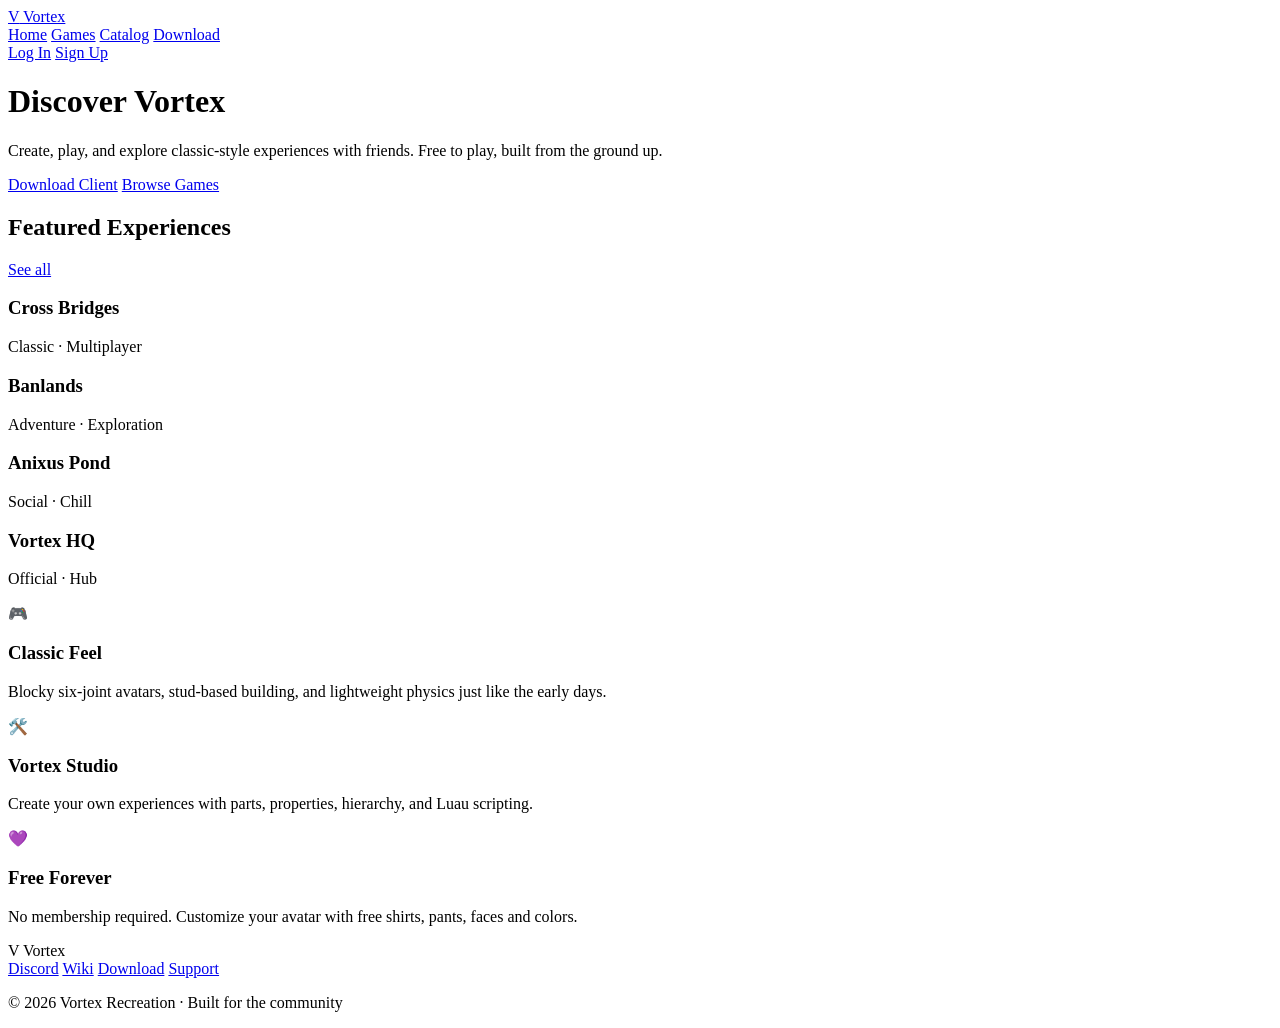
==== index.html @ db76ed17 "Add root index.html so GitHub Pages shows the actual Vortex website" ====
<!DOCTYPE html>
<html lang="en">
<head>
  <meta charset="UTF-8">
  <meta name="viewport" content="width=device-width, initial-scale=1.0">
  <title>Vortex - Discover & Play</title>
  <link rel="stylesheet" href="styles.css">
  <link rel="preconnect" href="https://fonts.googleapis.com">
  <link href="https://fonts.googleapis.com/css2?family=Inter:wght@400;500;600;700&display=swap" rel="stylesheet">
</head>
<body>
  <nav class="navbar">
    <div class="nav-left">
      <a href="index.html" class="logo">
        <span class="logo-icon">V</span>
        <span class="logo-text">Vortex</span>
      </a>
      <div class="nav-links">
        <a href="index.html" class="active">Home</a>
        <a href="games.html">Games</a>
        <a href="catalog.html">Catalog</a>
        <a href="download.html">Download</a>
      </div>
    </div>
    <div class="nav-right">
      <a href="login.html" class="btn btn-ghost">Log In</a>
      <a href="signup.html" class="btn btn-primary">Sign Up</a>
    </div>
  </nav>

  <header class="hero">
    <div class="hero-content">
      <h1>Discover Vortex</h1>
      <p class="hero-sub">Create, play, and explore classic-style experiences with friends. Free to play, built from the ground up.</p>
      <div class="hero-actions">
        <a href="download.html" class="btn btn-primary btn-lg">Download Client</a>
        <a href="games.html" class="btn btn-secondary btn-lg">Browse Games</a>
      </div>
    </div>
  </header>

  <main>
    <section class="section">
      <div class="section-header">
        <h2>Featured Experiences</h2>
        <a href="games.html" class="see-all">See all</a>
      </div>
      <div class="games-grid" id="featured-games">
        <div class="game-card">
          <div class="game-thumb" style="background: linear-gradient(135deg, #6b46c1, #9f7aea);"></div>
          <div class="game-info">
            <h3>Cross Bridges</h3>
            <p class="game-meta">Classic · Multiplayer</p>
          </div>
        </div>
        <div class="game-card">
          <div class="game-thumb" style="background: linear-gradient(135deg, #553c9a, #805ad5);"></div>
          <div class="game-info">
            <h3>Banlands</h3>
            <p class="game-meta">Adventure · Exploration</p>
          </div>
        </div>
        <div class="game-card">
          <div class="game-thumb" style="background: linear-gradient(135deg, #44337a, #6b46c1);"></div>
          <div class="game-info">
            <h3>Anixus Pond</h3>
            <p class="game-meta">Social · Chill</p>
          </div>
        </div>
        <div class="game-card">
          <div class="game-thumb" style="background: linear-gradient(135deg, #322659, #553c9a);"></div>
          <div class="game-info">
            <h3>Vortex HQ</h3>
            <p class="game-meta">Official · Hub</p>
          </div>
        </div>
      </div>
    </section>

    <section class="section alt">
      <div class="features">
        <div class="feature">
          <div class="feature-icon">🎮</div>
          <h3>Classic Feel</h3>
          <p>Blocky six-joint avatars, stud-based building, and lightweight physics just like the early days.</p>
        </div>
        <div class="feature">
          <div class="feature-icon">🛠️</div>
          <h3>Vortex Studio</h3>
          <p>Create your own experiences with parts, properties, hierarchy, and Luau scripting.</p>
        </div>
        <div class="feature">
          <div class="feature-icon">💜</div>
          <h3>Free Forever</h3>
          <p>No membership required. Customize your avatar with free shirts, pants, faces and colors.</p>
        </div>
      </div>
    </section>
  </main>

  <footer class="footer">
    <div class="footer-inner">
      <div class="footer-brand">
        <span class="logo-icon small">V</span>
        <span>Vortex</span>
      </div>
      <div class="footer-links">
        <a href="#">Discord</a>
        <a href="#">Wiki</a>
        <a href="download.html">Download</a>
        <a href="#">Support</a>
      </div>
      <p class="copyright">© 2026 Vortex Recreation · Built for the community</p>
    </div>
  </footer>
</body>
</html>
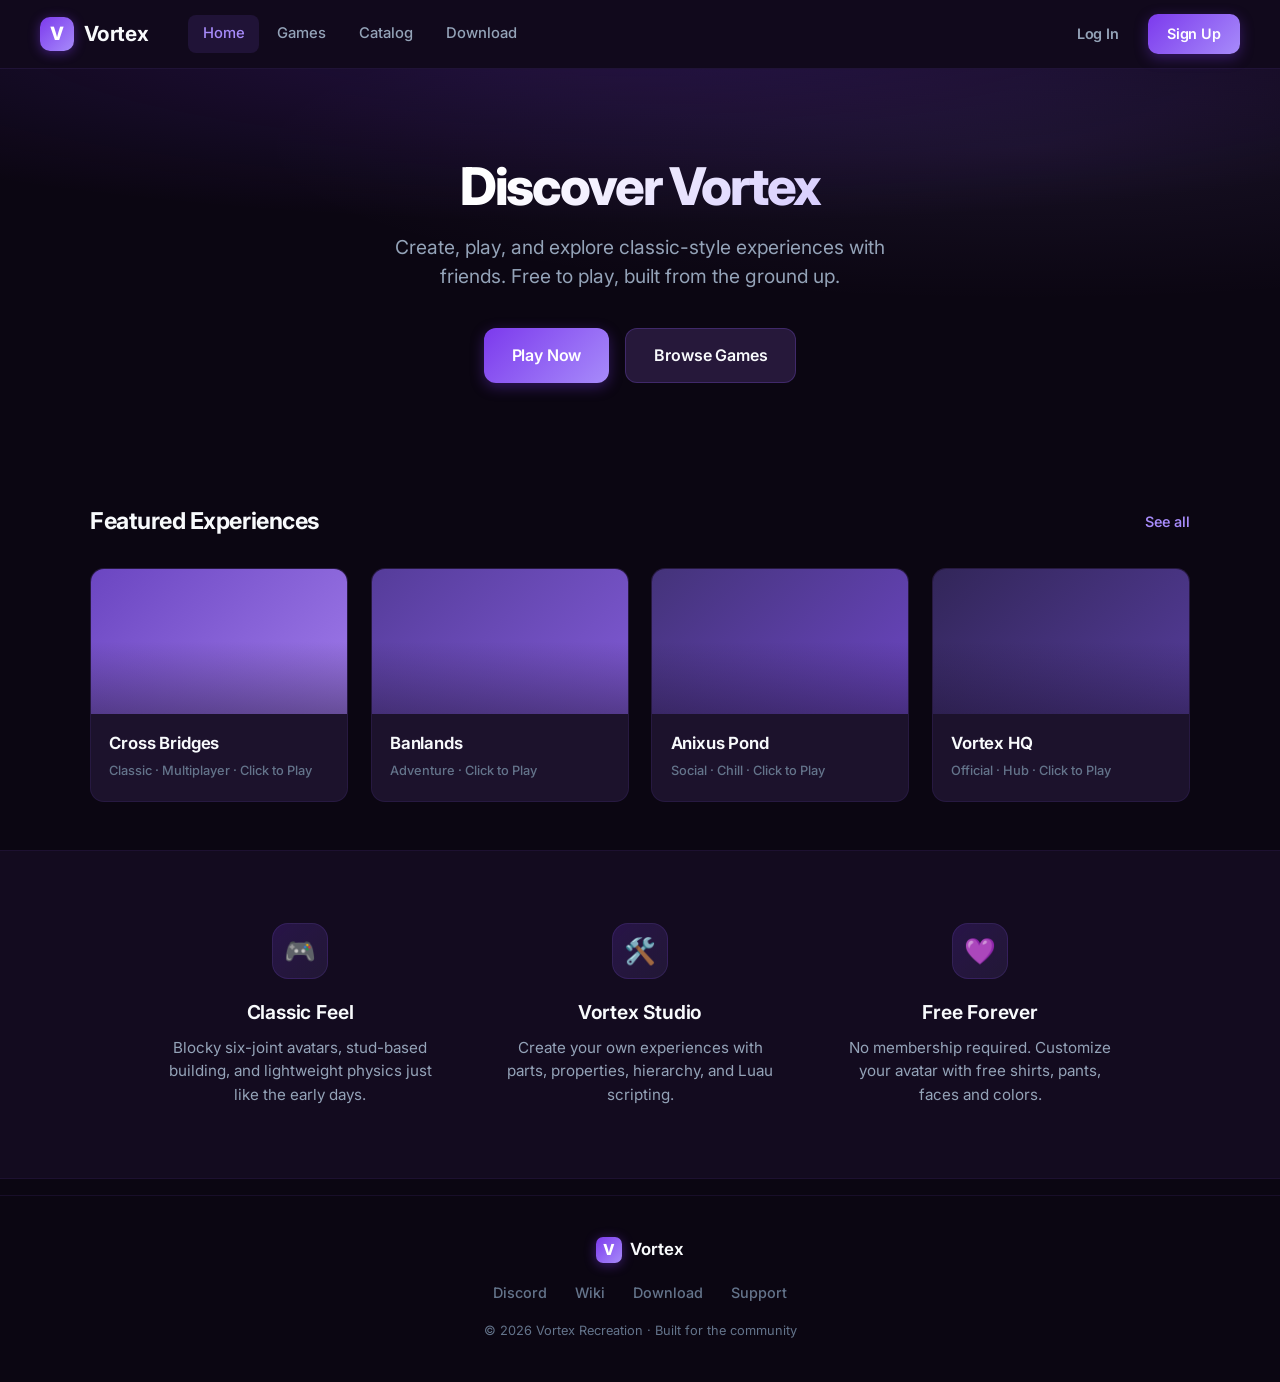
==== commit 72c2e440: "Make homepage featured games clickable → vortoria-client" ====
--- a/index.html
+++ b/index.html
@@ -6,7 +6,7 @@
   <title>Vortex - Discover & Play</title>
   <link rel="stylesheet" href="styles.css">
   <link rel="preconnect" href="https://fonts.googleapis.com">
-  <link href="https://fonts.googleapis.com/css2?family=Inter:wght@400;500;600;700&display=swap" rel="stylesheet">
+  <link href="https://fonts.googleapis.com/css2?family=Inter:wght@400;500;600;700;800&display=swap" rel="stylesheet">
 </head>
 <body>
   <nav class="navbar">
@@ -33,7 +33,7 @@
       <h1>Discover Vortex</h1>
       <p class="hero-sub">Create, play, and explore classic-style experiences with friends. Free to play, built from the ground up.</p>
       <div class="hero-actions">
-        <a href="download.html" class="btn btn-primary btn-lg">Download Client</a>
+        <a href="https://guestvrgt.github.io/vortoria-client/?game=playground&play=1" class="btn btn-primary btn-lg" target="_blank" rel="noopener">Play Now</a>
         <a href="games.html" class="btn btn-secondary btn-lg">Browse Games</a>
       </div>
     </div>
@@ -46,34 +46,34 @@
         <a href="games.html" class="see-all">See all</a>
       </div>
       <div class="games-grid" id="featured-games">
-        <div class="game-card">
+        <a href="https://guestvrgt.github.io/vortoria-client/?game=playground&play=1" class="game-card" target="_blank" rel="noopener">
           <div class="game-thumb" style="background: linear-gradient(135deg, #6b46c1, #9f7aea);"></div>
           <div class="game-info">
             <h3>Cross Bridges</h3>
-            <p class="game-meta">Classic · Multiplayer</p>
+            <p class="game-meta">Classic · Multiplayer · Click to Play</p>
           </div>
-        </div>
-        <div class="game-card">
+        </a>
+        <a href="https://guestvrgt.github.io/vortoria-client/?game=obby&play=1" class="game-card" target="_blank" rel="noopener">
           <div class="game-thumb" style="background: linear-gradient(135deg, #553c9a, #805ad5);"></div>
           <div class="game-info">
             <h3>Banlands</h3>
-            <p class="game-meta">Adventure · Exploration</p>
+            <p class="game-meta">Adventure · Click to Play</p>
           </div>
-        </div>
-        <div class="game-card">
+        </a>
+        <a href="https://guestvrgt.github.io/vortoria-client/?game=playground&play=1" class="game-card" target="_blank" rel="noopener">
           <div class="game-thumb" style="background: linear-gradient(135deg, #44337a, #6b46c1);"></div>
           <div class="game-info">
             <h3>Anixus Pond</h3>
-            <p class="game-meta">Social · Chill</p>
+            <p class="game-meta">Social · Chill · Click to Play</p>
           </div>
-        </div>
-        <div class="game-card">
+        </a>
+        <a href="https://guestvrgt.github.io/vortoria-client/?game=playground&play=1" class="game-card" target="_blank" rel="noopener">
           <div class="game-thumb" style="background: linear-gradient(135deg, #322659, #553c9a);"></div>
           <div class="game-info">
             <h3>Vortex HQ</h3>
-            <p class="game-meta">Official · Hub</p>
+            <p class="game-meta">Official · Hub · Click to Play</p>
           </div>
-        </div>
+        </a>
       </div>
     </section>
 
--- a/styles.css
+++ b/styles.css
@@ -0,0 +1,274 @@
+:root {
+  --purple-950: #0c0614;
+  --purple-900: #160d24;
+  --purple-800: #241538;
+  --purple-700: #3b2766;
+  --purple-600: #553c9a;
+  --purple-500: #6b46c1;
+  --purple-400: #8b5cf6;
+  --purple-300: #a78bfa;
+  --purple-200: #c4b5fd;
+  --purple-100: #ede9fe;
+  --bg: #0b0612;
+  --surface: #130b1f;
+  --surface-2: #1c122c;
+  --surface-3: #26183a;
+  --text: #f8fafc;
+  --text-muted: #94a3b8;
+  --text-dim: #64748b;
+  --radius: 14px;
+  --radius-sm: 10px;
+  --shadow: 0 8px 30px rgba(0,0,0,0.4);
+  --glow: 0 0 40px rgba(139, 92, 246, 0.15);
+}
+
+* { margin: 0; padding: 0; box-sizing: border-box; }
+
+body {
+  font-family: 'Inter', system-ui, -apple-system, BlinkMacSystemFont, sans-serif;
+  background: var(--bg);
+  color: var(--text);
+  min-height: 100vh;
+  line-height: 1.6;
+  -webkit-font-smoothing: antialiased;
+}
+
+a { color: inherit; text-decoration: none; }
+
+.navbar {
+  display: flex; align-items: center; justify-content: space-between;
+  padding: 0.85rem 2.5rem;
+  background: rgba(19, 11, 31, 0.85);
+  backdrop-filter: blur(16px); -webkit-backdrop-filter: blur(16px);
+  border-bottom: 1px solid rgba(139, 92, 246, 0.12);
+  position: sticky; top: 0; z-index: 100;
+}
+
+.nav-left { display: flex; align-items: center; gap: 2.5rem; }
+
+.logo {
+  display: flex; align-items: center; gap: 0.6rem;
+  font-weight: 700; font-size: 1.3rem; letter-spacing: -0.02em;
+}
+
+.logo-icon {
+  width: 34px; height: 34px;
+  background: linear-gradient(135deg, #7c3aed, #a78bfa);
+  border-radius: 10px;
+  display: flex; align-items: center; justify-content: center;
+  font-weight: 800; color: white; font-size: 1.15rem;
+  box-shadow: 0 2px 12px rgba(124, 58, 237, 0.45);
+}
+
+.logo-icon.small { width: 26px; height: 26px; font-size: 0.95rem; border-radius: 7px; }
+
+.nav-links { display: flex; gap: 0.25rem; }
+
+.nav-links a {
+  color: var(--text-muted); font-weight: 500; font-size: 0.925rem;
+  padding: 0.45rem 0.9rem; border-radius: 8px; transition: all 0.18s ease;
+}
+
+.nav-links a:hover { color: var(--text); background: rgba(139, 92, 246, 0.1); }
+.nav-links a.active { color: var(--purple-300); background: rgba(139, 92, 246, 0.12); }
+
+.nav-right { display: flex; gap: 0.6rem; align-items: center; }
+
+.btn {
+  display: inline-flex; align-items: center; justify-content: center;
+  padding: 0.55rem 1.2rem; border-radius: var(--radius-sm);
+  font-weight: 600; font-size: 0.9rem; transition: all 0.2s ease;
+  border: none; cursor: pointer; letter-spacing: -0.01em;
+}
+
+.btn-primary {
+  background: linear-gradient(135deg, #7c3aed 0%, #a78bfa 100%);
+  color: white; box-shadow: 0 4px 14px rgba(124, 58, 237, 0.35);
+}
+
+.btn-primary:hover {
+  transform: translateY(-2px);
+  box-shadow: 0 6px 20px rgba(124, 58, 237, 0.5);
+  filter: brightness(1.08);
+}
+
+.btn-secondary {
+  background: var(--surface-3); color: var(--text);
+  border: 1px solid rgba(139, 92, 246, 0.25);
+}
+
+.btn-secondary:hover {
+  background: var(--purple-800); border-color: rgba(139, 92, 246, 0.45);
+  transform: translateY(-1px);
+}
+
+.btn-ghost { background: transparent; color: var(--text-muted); }
+.btn-ghost:hover { color: var(--text); background: rgba(255,255,255,0.04); }
+
+.btn-lg { padding: 0.85rem 1.75rem; font-size: 1rem; border-radius: 12px; }
+
+.hero {
+  padding: 5.5rem 2rem 4.5rem;
+  background:
+    radial-gradient(ellipse 80% 50% at 50% -10%, rgba(124, 58, 237, 0.22), transparent),
+    radial-gradient(ellipse 60% 40% at 80% 20%, rgba(167, 139, 250, 0.08), transparent);
+  text-align: center; position: relative; overflow: hidden;
+}
+
+.hero-content { max-width: 680px; margin: 0 auto; position: relative; z-index: 1; }
+
+.hero h1 {
+  font-size: 3.25rem; font-weight: 800; letter-spacing: -0.04em;
+  margin-bottom: 1rem; line-height: 1.15;
+  background: linear-gradient(135deg, #ffffff 30%, #c4b5fd 100%);
+  -webkit-background-clip: text; -webkit-text-fill-color: transparent; background-clip: text;
+}
+
+.hero-sub {
+  color: var(--text-muted); font-size: 1.2rem; margin-bottom: 2.25rem;
+  line-height: 1.55; max-width: 520px; margin-left: auto; margin-right: auto;
+}
+
+.hero-actions { display: flex; gap: 1rem; justify-content: center; flex-wrap: wrap; }
+
+.section { padding: 3rem 2.5rem; max-width: 1180px; margin: 0 auto; }
+
+.section.alt {
+  background: var(--surface); max-width: none; padding: 4rem 2.5rem;
+  border-top: 1px solid rgba(139, 92, 246, 0.08);
+  border-bottom: 1px solid rgba(139, 92, 246, 0.08);
+}
+
+.section-header {
+  display: flex; justify-content: space-between; align-items: center;
+  margin-bottom: 1.75rem;
+}
+
+.section-header h2 { font-size: 1.45rem; font-weight: 700; letter-spacing: -0.02em; }
+
+.see-all { color: var(--purple-300); font-weight: 550; font-size: 0.9rem; transition: color 0.15s; }
+.see-all:hover { color: var(--purple-200); }
+
+.games-grid {
+  display: grid; grid-template-columns: repeat(auto-fill, minmax(240px, 1fr)); gap: 1.4rem;
+}
+
+.game-card {
+  background: var(--surface-2); border-radius: var(--radius); overflow: hidden;
+  border: 1px solid rgba(139, 92, 246, 0.1); transition: all 0.25s ease; cursor: pointer;
+}
+
+.game-card:hover {
+  transform: translateY(-6px);
+  border-color: rgba(139, 92, 246, 0.35);
+  box-shadow: var(--shadow), var(--glow);
+}
+
+.game-thumb { height: 145px; width: 100%; position: relative; }
+.game-thumb::after {
+  content: ''; position: absolute; inset: 0;
+  background: linear-gradient(to top, rgba(19, 11, 31, 0.4), transparent 50%);
+}
+
+.game-info { padding: 1rem 1.15rem 1.25rem; }
+.game-info h3 { font-size: 1.05rem; font-weight: 650; margin-bottom: 0.25rem; letter-spacing: -0.01em; }
+.game-meta { font-size: 0.8rem; color: var(--text-dim); font-weight: 500; }
+
+.features {
+  display: grid; grid-template-columns: repeat(auto-fit, minmax(260px, 1fr));
+  gap: 2.5rem; max-width: 980px; margin: 0 auto;
+}
+
+.feature { text-align: center; padding: 0.5rem; }
+
+.feature-icon {
+  width: 56px; height: 56px; margin: 0 auto 1.1rem;
+  background: linear-gradient(135deg, rgba(124, 58, 237, 0.2), rgba(167, 139, 250, 0.1));
+  border-radius: 16px; display: flex; align-items: center; justify-content: center;
+  font-size: 1.6rem; border: 1px solid rgba(139, 92, 246, 0.15);
+}
+
+.feature h3 { font-size: 1.2rem; font-weight: 650; margin-bottom: 0.5rem; letter-spacing: -0.01em; }
+.feature p { color: var(--text-muted); font-size: 0.95rem; line-height: 1.55; }
+
+.footer {
+  border-top: 1px solid rgba(139, 92, 246, 0.1);
+  padding: 2.5rem 2rem; margin-top: 1rem;
+}
+
+.footer-inner {
+  max-width: 1000px; margin: 0 auto;
+  display: flex; flex-direction: column; align-items: center; gap: 1.1rem;
+}
+
+.footer-brand { display: flex; align-items: center; gap: 0.55rem; font-weight: 650; font-size: 1.05rem; }
+.footer-links { display: flex; gap: 1.75rem; }
+.footer-links a { color: var(--text-dim); font-size: 0.9rem; font-weight: 500; transition: color 0.15s; }
+.footer-links a:hover { color: var(--purple-300); }
+.copyright { color: var(--text-dim); font-size: 0.8rem; }
+
+.download-section { max-width: 640px; margin: 0 auto; padding: 3.5rem 1.5rem 4rem; }
+.download-section h1 { font-size: 2.25rem; font-weight: 750; letter-spacing: -0.03em; margin-bottom: 0.5rem; }
+.download-section > p { color: var(--text-muted); margin-bottom: 2.25rem; font-size: 1.05rem; }
+
+.platform-card {
+  background: var(--surface-2); border-radius: var(--radius);
+  padding: 1.6rem 1.75rem; margin-bottom: 1.15rem;
+  border: 1px solid rgba(139, 92, 246, 0.12); transition: border-color 0.2s;
+}
+.platform-card:hover { border-color: rgba(139, 92, 246, 0.25); }
+.platform-card h2 { font-size: 1.15rem; font-weight: 650; margin-bottom: 1rem; display: flex; align-items: center; gap: 0.6rem; }
+.platform-card ol { margin-left: 1.2rem; color: var(--text-muted); font-size: 0.925rem; line-height: 1.65; }
+.platform-card li { margin-bottom: 0.35rem; }
+.platform-card code {
+  background: var(--purple-950); padding: 0.2rem 0.5rem; border-radius: 5px;
+  font-size: 0.85rem; color: var(--purple-200); border: 1px solid rgba(139, 92, 246, 0.15);
+}
+
+.note {
+  margin-top: 1.75rem; padding: 1.1rem 1.25rem;
+  background: rgba(124, 58, 237, 0.08); border-radius: var(--radius-sm);
+  border-left: 3px solid var(--purple-400); font-size: 0.9rem; color: var(--text-muted); line-height: 1.5;
+}
+
+.auth-container {
+  min-height: calc(100vh - 160px); display: flex; align-items: center; justify-content: center;
+  padding: 2.5rem 1.5rem;
+  background: radial-gradient(ellipse at center, rgba(124, 58, 237, 0.07), transparent 70%);
+}
+
+.auth-card {
+  background: var(--surface-2); border-radius: 18px; padding: 2.25rem;
+  width: 100%; max-width: 400px;
+  border: 1px solid rgba(139, 92, 246, 0.15); box-shadow: var(--shadow);
+}
+
+.auth-card h1 { font-size: 1.55rem; font-weight: 700; letter-spacing: -0.02em; margin-bottom: 0.3rem; }
+.auth-card .sub { color: var(--text-muted); font-size: 0.925rem; margin-bottom: 1.75rem; }
+
+.form-group { margin-bottom: 1.1rem; }
+.form-group label { display: block; font-size: 0.825rem; font-weight: 550; margin-bottom: 0.4rem; color: var(--text-muted); }
+.form-group input {
+  width: 100%; padding: 0.75rem 1rem; background: var(--bg);
+  border: 1px solid rgba(139, 92, 246, 0.2); border-radius: var(--radius-sm);
+  color: var(--text); font-size: 0.95rem; outline: none; transition: all 0.18s;
+}
+.form-group input:focus { border-color: var(--purple-400); box-shadow: 0 0 0 3px rgba(139, 92, 246, 0.15); }
+.form-group input::placeholder { color: var(--text-dim); }
+
+.auth-card .btn { width: 100%; margin-top: 0.6rem; padding: 0.8rem; font-size: 0.95rem; }
+.auth-footer { text-align: center; margin-top: 1.4rem; font-size: 0.9rem; color: var(--text-muted); }
+.auth-footer a { color: var(--purple-300); font-weight: 550; }
+.auth-footer a:hover { color: var(--purple-200); }
+
+@media (max-width: 768px) {
+  .navbar { padding: 0.75rem 1.15rem; }
+  .nav-links { display: none; }
+  .hero { padding: 3.5rem 1.25rem 3rem; }
+  .hero h1 { font-size: 2.2rem; }
+  .hero-sub { font-size: 1.05rem; }
+  .section { padding: 2rem 1.15rem; }
+  .section.alt { padding: 3rem 1.15rem; }
+  .games-grid { grid-template-columns: repeat(auto-fill, minmax(160px, 1fr)); gap: 1rem; }
+  .game-thumb { height: 110px; }
+}
